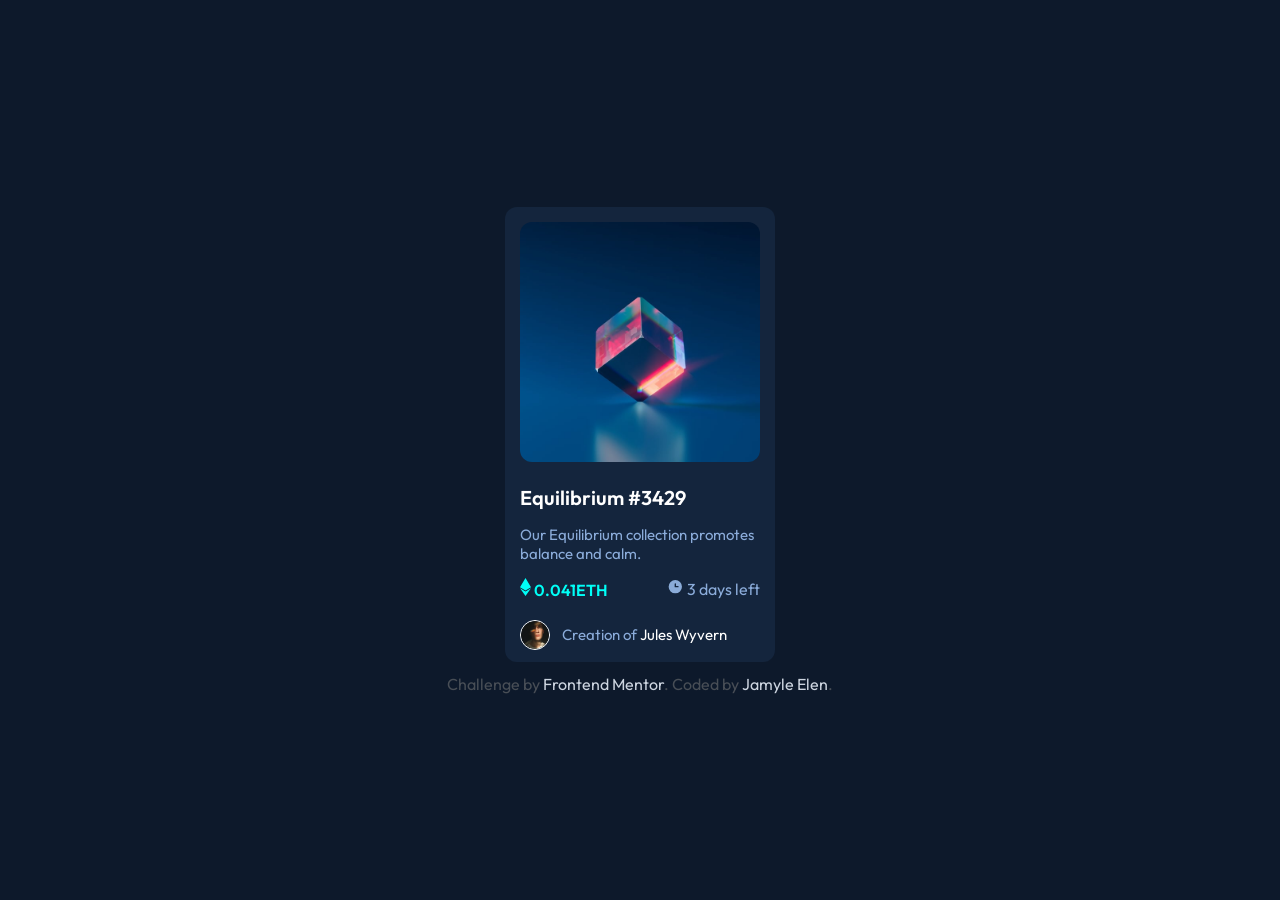
==== index.html @ 69c91c0f "Versão base" ====
<!DOCTYPE html>
<html lang="en">
<head>
    <meta charset="UTF-8">
    <meta http-equiv="X-UA-Compatible" content="IE=edge">
    <meta name="viewport" content="width=device-width, initial-scale=1.0">
    <link rel="stylesheet" href="style.css">
    <title>NFT preview card component</title>
</head>
<body>
    <div class="all">
        <div class="img">
            <img src="image-equilibrium.jpg" width="240px" alt="Equilibrium">
        </div>
        <div class="info">
            <h2>Equilibrium #3429</h2>
            <p>Our Equilibrium collection promotes balance and calm.</p>
        </div>
        <div class="view">
            <div class="ethereum">
                <svg width="11" height="18" xmlns="http://www.w3.org/2000/svg"><path d="M11 10.216 5.5 18 0 10.216l5.5 3.263 5.5-3.262ZM5.5 0l5.496 9.169L5.5 12.43 0 9.17 5.5 0Z" fill="#00FFF8"/></svg> <span class="svg">0.041ETH</span>
            </div><!--ethereum-->

            <div class="days-left">
                <svg width="17" height="17" xmlns="http://www.w3.org/2000/svg"><path d="M8.305 2.007a6.667 6.667 0 1 0 0 13.334 6.667 6.667 0 0 0 0-13.334Zm2.667 7.334H8.305a.667.667 0 0 1-.667-.667V6.007a.667.667 0 0 1 1.334 0v2h2a.667.667 0 0 1 0 1.334Z" fill="#8BACD9"/></svg>
                3 days left
            </div><!--days-left-->
        </div>
        <!--<hr width="60px" style="background: hsl(215, 51%, 70%);">-->
        <!--<div class="linha"></div>-->
        <hr width="230px">
        <div class="avatar">
            <img src="image-avatar.png" width="30px" alt="Avatar">
            <p>Creation of <span>      Jules Wyvern</span></p>
        </div>
    </div><!--all-->






<div class="attribution">
    Challenge by <a href="https://www.frontendmentor.io?ref=challenge" target="_blank">Frontend Mentor</a>. 
    Coded by <a href="https://github.com/Jamyle-Elen">Jamyle Elen</a>.
  </div>
</body>
</html>
---- style.css ----
@import url('https://fonts.googleapis.com/css2?family=Outfit:wght@300;400;600&display=swap');

* {
    margin: 0;padding: 0;box-sizing: border-box;
    font-family: 'Outfit', sans-serif;
}

body {
    background: hsl(217, 54%, 11%);
    width: 100vw;
    height: 100vh;
    align-items: center;
    justify-content: center;
    display: flex;
    flex-direction: column;
}
/*hsl(215, 32%, 27%)  hsl(216, 50%, 16%)*/
.all {
    background: hsl(216, 50%, 16%);
    width: 270px;
    display: flex;
    flex-direction: column;
    border-radius: 12px;
}

.img {
    display: flex;
    padding-top: 15px;
    flex-direction: column;
    align-items: center;
}

img {
    border-radius: 12px;
}

.info {
    padding: 15px;
}

.info h2 {
    color: hsl(0, 0%, 100%);
    padding-bottom: 15px;
    padding-top: 8px;
    font-size: 20px;
    font-weight: 600;
}

.info p {
/*    color: hsl(178, 100%, 50%); etherneum*/ 
    color: hsl(215, 51%, 70%);
    font-size: 15px;
}

.view {
    display: flex;
    justify-content: space-between;
    padding: 0 15px 10px 15px;
    text-align: center;
    align-items: center;
}

.view .ethereum {
    color: hsl(178, 100%, 50%);
    font-weight: 600;
}

.view .days-left {
    text-align: center;
    color: hsl(215, 51%, 70%);
}

/*.linha {
    border: hsl(215, 51%, 70%) solid 0.2px;
    padding-left: 10px;
}*/

hr {
    background: hsl(215, 51%, 70%);
    height: 0.2px;
    display: none;
}

.avatar {
    display: flex;
    align-items: center;
    padding: 10px 15px 12px 15px;
}

.avatar img {
    margin-right: 12px;
    border: hsl(0, 0%, 100%) solid 0.2px;
    border-radius: 100px;
}

.avatar p {
    color: hsl(215, 51%, 70%);
    font-size: 15px;
}

.avatar span {
    color: hsl(0, 0%, 100%);
}

.attribution {
    margin-top: 12px;
    color: hsl(214, 9%, 31%);
}

.attribution a {
    text-decoration: none;
    color: hsl(215, 23%, 84%);
}
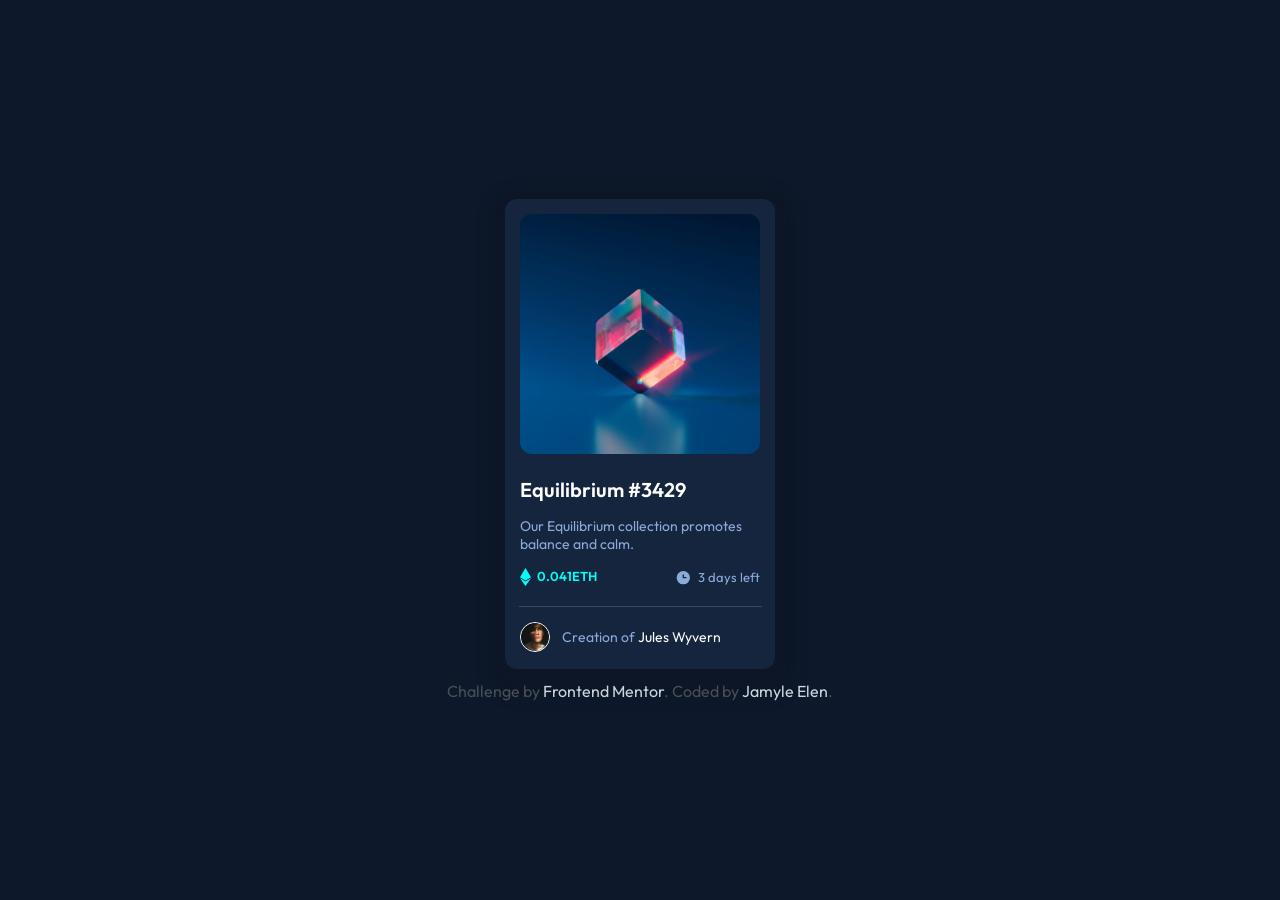
==== commit 4b594002: "Algumas mudanças" ====
--- a/index.html
+++ b/index.html
@@ -5,6 +5,7 @@
     <meta http-equiv="X-UA-Compatible" content="IE=edge">
     <meta name="viewport" content="width=device-width, initial-scale=1.0">
     <link rel="stylesheet" href="style.css">
+    <link rel="shortcut icon" href="favicon-32x32.png" type="image/x-icon">
     <title>NFT preview card component</title>
 </head>
 <body>
@@ -28,7 +29,7 @@
         </div>
         <!--<hr width="60px" style="background: hsl(215, 51%, 70%);">-->
         <!--<div class="linha"></div>-->
-        <hr width="230px">
+        <div class="linha"></div>
         <div class="avatar">
             <img src="image-avatar.png" width="30px" alt="Avatar">
             <p>Creation of <span>      Jules Wyvern</span></p>
--- a/style.css
+++ b/style.css
@@ -18,9 +18,12 @@
 .all {
     background: hsl(216, 50%, 16%);
     width: 270px;
+    height: 470px;
     display: flex;
     flex-direction: column;
     border-radius: 12px;
+    /*box-shadow: 0 10px 20px rgba(0,0,0,0.5);*/
+    box-shadow: 2px 10px 10px 20px rgba(11, 20, 34, 0.5);
 }
 
 .img {
@@ -34,6 +37,12 @@
     border-radius: 12px;
 }
 
+/*.img :hover {
+    background: hsl(178, 100%, 50%);
+    border: red solid;
+    cursor: pointer;
+}*/
+
 .info {
     padding: 15px;
 }
@@ -46,16 +55,21 @@
     font-weight: 600;
 }
 
+.info h2 :hover {
+    color: hsl(178, 100%, 50%);
+    cursor: pointer;
+}
+
 .info p {
 /*    color: hsl(178, 100%, 50%); etherneum*/ 
     color: hsl(215, 51%, 70%);
-    font-size: 15px;
+    font-size: 14px;
 }
 
 .view {
     display: flex;
     justify-content: space-between;
-    padding: 0 15px 10px 15px;
+    padding: 0 15px 20px 15px;
     text-align: center;
     align-items: center;
 }
@@ -63,28 +77,44 @@
 .view .ethereum {
     color: hsl(178, 100%, 50%);
     font-weight: 600;
+    font-size: 13px;
+    display: flex;
 }
 
 .view .days-left {
     text-align: center;
     color: hsl(215, 51%, 70%);
+    font-size: 13px;
+    display: flex;
+    text-align: center;
 }
 
-/*.linha {
-    border: hsl(215, 51%, 70%) solid 0.2px;
-    padding-left: 10px;
-}*/
+svg {
+    margin-right: 6px;
+}
 
-hr {
-    background: hsl(215, 51%, 70%);
-    height: 0.2px;
-    display: none;
+.linha {
+    width: 90%;
+    height: 1px;
+    border: 0px;
+    border-top: 1px solid hsl(217, 25%, 31%, 1);
+    background-color: #dddddd;
+    display: flex;
+    margin-left: 5%;
 }
+
+/*hr {
+    display: flex;
+	width: 30%;
+	text-align: center; /* Para o IE */
+	/*margin: 0 auto 0 0; /* Para navegadores standard */
+/*}*/
+
 
 .avatar {
     display: flex;
     align-items: center;
-    padding: 10px 15px 12px 15px;
+    padding: 15px 15px 12px 15px;
 }
 
 .avatar img {
@@ -95,11 +125,16 @@
 
 .avatar p {
     color: hsl(215, 51%, 70%);
-    font-size: 15px;
+    font-size: 14px;
 }
 
 .avatar span {
     color: hsl(0, 0%, 100%);
+}
+
+p span :hover {
+    color: hsl(178, 100%, 50%);
+    cursor: pointer;
 }
 
 .attribution {
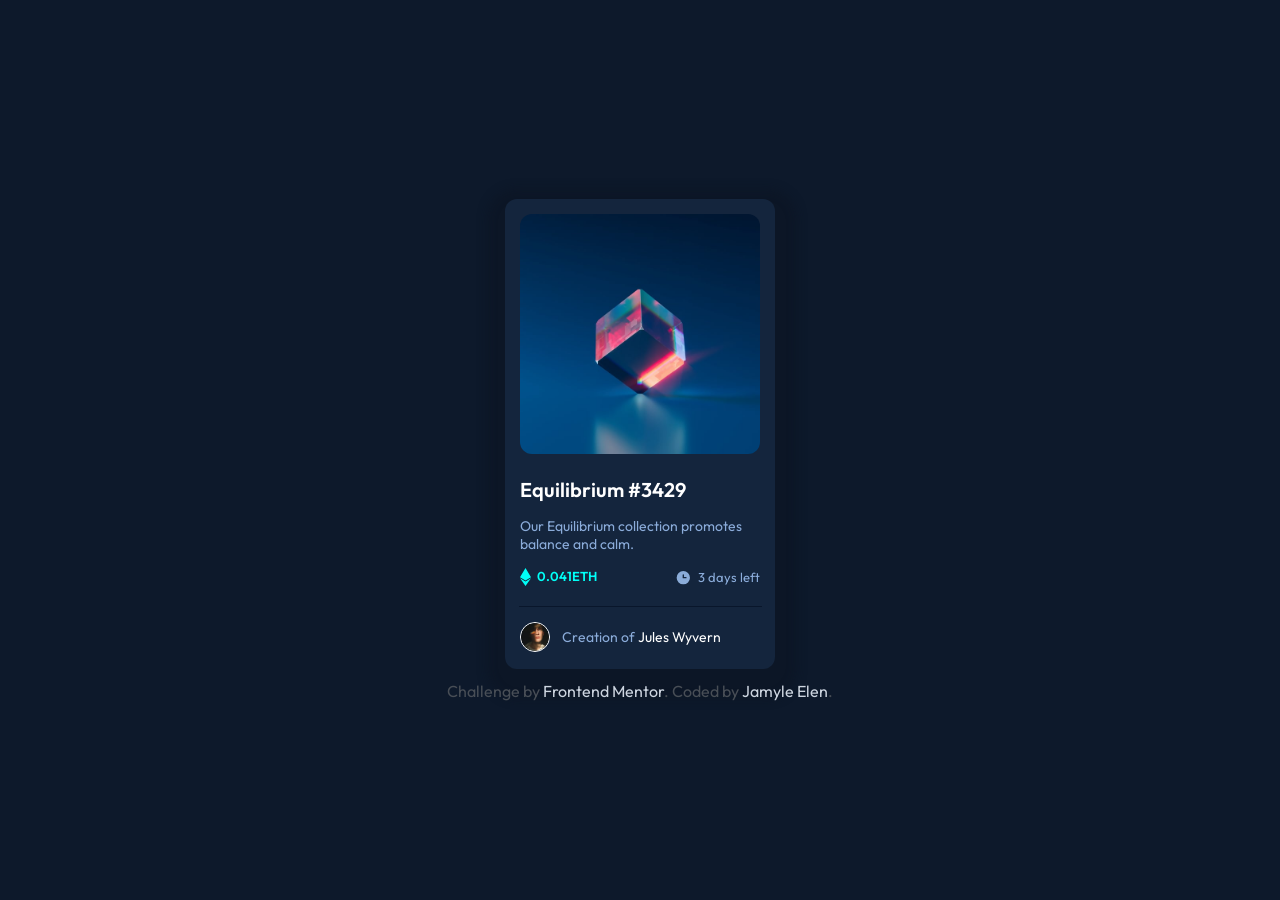
==== commit da7ca63a: "Clean folder" ====
--- a/index.html
+++ b/index.html
@@ -4,7 +4,7 @@
     <meta charset="UTF-8">
     <meta http-equiv="X-UA-Compatible" content="IE=edge">
     <meta name="viewport" content="width=device-width, initial-scale=1.0">
-    <link rel="stylesheet" href="style.css">
+    <link rel="stylesheet" href="../all/style.css">
     <link rel="shortcut icon" href="favicon-32x32.png" type="image/x-icon">
     <title>NFT preview card component</title>
 </head>
@@ -36,14 +36,9 @@
         </div>
     </div><!--all-->
 
-
-
-
-
-
-<div class="attribution">
-    Challenge by <a href="https://www.frontendmentor.io?ref=challenge" target="_blank">Frontend Mentor</a>. 
-    Coded by <a href="https://github.com/Jamyle-Elen">Jamyle Elen</a>.
-  </div>
+    <div class="attribution">
+        Challenge by <a href="https://www.frontendmentor.io?ref=challenge" target="_blank">Frontend Mentor</a>. 
+        Coded by <a href="https://github.com/Jamyle-Elen">Jamyle Elen</a>.
+    </div><!--attribution-->
 </body>
 </html>
--- a/all/style.css
+++ b/all/style.css
@@ -0,0 +1,148 @@
+@import url('https://fonts.googleapis.com/css2?family=Outfit:wght@300;400;600&display=swap');
+
+* {
+    margin: 0;padding: 0;box-sizing: border-box;
+    font-family: 'Outfit', sans-serif;
+}
+
+body {
+    background: hsl(217, 54%, 11%);
+    width: 100vw;
+    height: 100vh;
+    align-items: center;
+    justify-content: center;
+    display: flex;
+    flex-direction: column;
+}
+/*hsl(215, 32%, 27%)  hsl(216, 50%, 16%)*/
+.all {
+    background: hsl(216, 50%, 16%);
+    width: 270px;
+    height: 470px;
+    display: flex;
+    flex-direction: column;
+    border-radius: 12px;
+    /*box-shadow: 0 10px 20px rgba(0,0,0,0.5);*/
+    box-shadow: 2px 10px 10px 20px rgba(11, 20, 34, 0.5);
+}
+
+.img {
+    display: flex;
+    padding-top: 15px;
+    flex-direction: column;
+    align-items: center;
+}
+
+img {
+    border-radius: 12px;
+}
+
+/*.img :hover {
+    background: hsl(178, 100%, 50%);
+    border: red solid;
+    cursor: pointer;
+}*/
+
+.info {
+    padding: 15px;
+}
+
+.info h2 {
+    color: hsl(0, 0%, 100%);
+    padding-bottom: 15px;
+    padding-top: 8px;
+    font-size: 20px;
+    font-weight: 600;
+}
+
+.info h2 :hover {
+    color: hsl(178, 100%, 50%);
+    cursor: pointer;
+}
+
+.info p {
+/*    color: hsl(178, 100%, 50%); etherneum*/ 
+    color: hsl(215, 51%, 70%);
+    font-size: 14px;
+}
+
+.view {
+    display: flex;
+    justify-content: space-between;
+    padding: 0 15px 20px 15px;
+    text-align: center;
+    align-items: center;
+}
+
+.view .ethereum {
+    color: hsl(178, 100%, 50%);
+    font-weight: 600;
+    font-size: 13px;
+    display: flex;
+}
+
+.view .days-left {
+    text-align: center;
+    color: hsl(215, 51%, 70%);
+    font-size: 13px;
+    display: flex;
+    text-align: center;
+}
+
+svg {
+    margin-right: 6px;
+}
+
+.linha {
+    width: 90%;
+    height: 1px;
+    border: 0px;
+    border-top: 1px solid rgb(9, 22, 43);
+    background-color: #dddddd;
+    display: flex;
+    margin-left: 5%;
+}
+
+/*hr {
+    display: flex;
+	width: 30%;
+	text-align: center; /* Para o IE */
+	/*margin: 0 auto 0 0; /* Para navegadores standard */
+/*}*/
+
+
+.avatar {
+    display: flex;
+    align-items: center;
+    padding: 15px 15px 12px 15px;
+}
+
+.avatar img {
+    margin-right: 12px;
+    border: hsl(0, 0%, 100%) solid 0.2px;
+    border-radius: 100px;
+}
+
+.avatar p {
+    color: hsl(215, 51%, 70%);
+    font-size: 14px;
+}
+
+.avatar span {
+    color: hsl(0, 0%, 100%);
+}
+
+p span :hover {
+    color: hsl(178, 100%, 50%);
+    cursor: pointer;
+}
+
+.attribution {
+    margin-top: 12px;
+    color: hsl(214, 9%, 31%);
+}
+
+.attribution a {
+    text-decoration: none;
+    color: hsl(215, 23%, 84%);
+}
